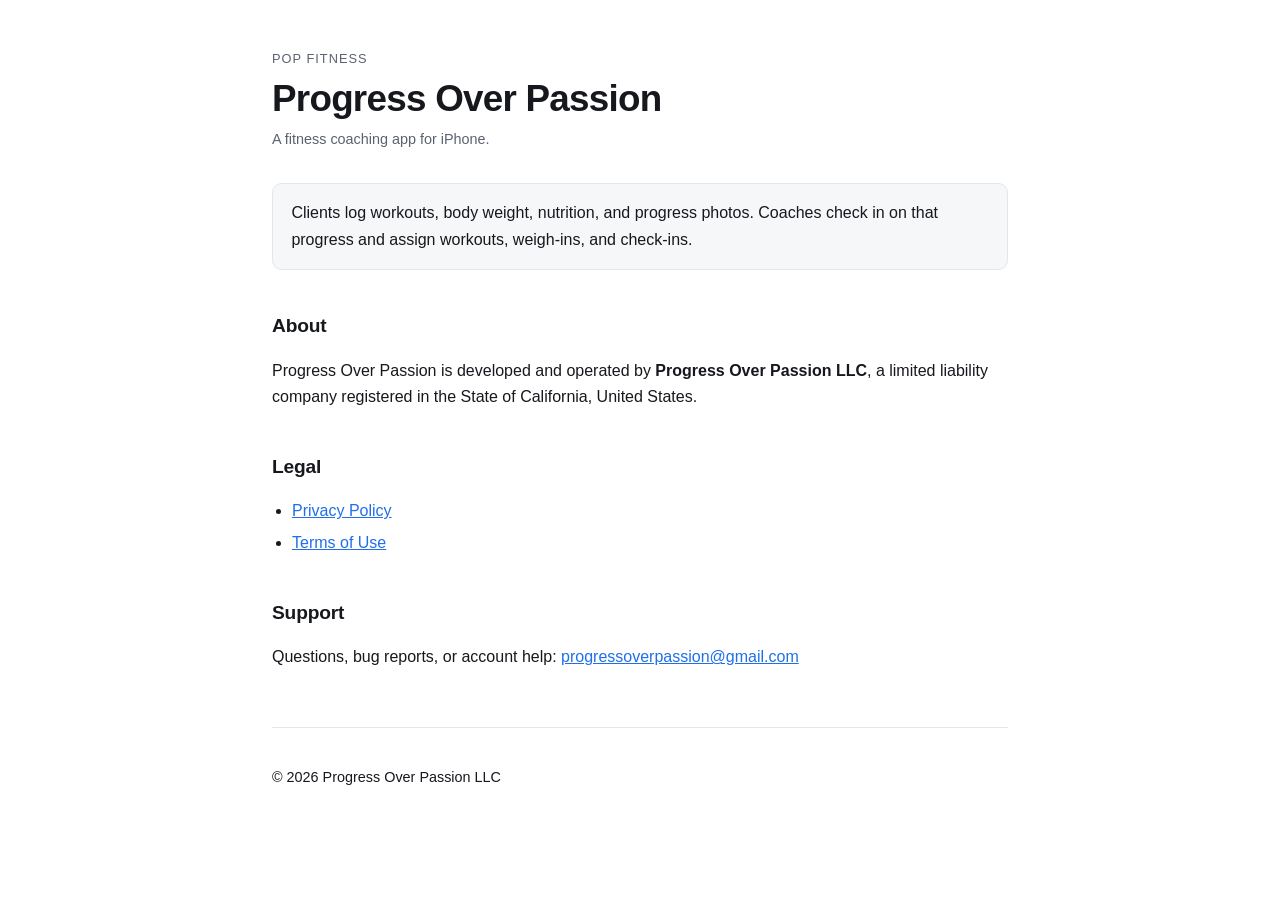
==== index.html @ 462b4510 "Publish company site, privacy policy, and terms of use Static pages behind progressoverpassion.com, " ====
<!doctype html>
<html lang="en">
<head>
<meta charset="utf-8">
<meta name="viewport" content="width=device-width, initial-scale=1">
<title>Progress Over Passion</title>
<link rel="stylesheet" href="style.css">
</head>
<body>
<main>
<p class="brand">PoP Fitness</p>
<h1>Progress Over Passion</h1>
<p class="updated">A fitness coaching app for iPhone.</p>

<div class="lead">
  <p>Clients log workouts, body weight, nutrition, and progress photos. Coaches check in on that progress and assign workouts, weigh-ins, and check-ins.</p>
</div>

<h2>About</h2>
<p>Progress Over Passion is developed and operated by <strong>Progress Over Passion LLC</strong>, a limited liability company registered in the State of California, United States.</p>

<h2>Legal</h2>
<ul>
  <li><a href="privacy.html">Privacy Policy</a></li>
  <li><a href="terms.html">Terms of Use</a></li>
</ul>

<h2>Support</h2>
<p>Questions, bug reports, or account help: <a href="mailto:progressoverpassion@gmail.com">progressoverpassion@gmail.com</a></p>

<footer>
  <p>&copy; 2026 Progress Over Passion LLC</p>
</footer>
</main>
</body>
</html>
---- style.css ----
:root {
  --bg: #ffffff;
  --surface: #f6f7f9;
  --text: #16181d;
  --muted: #5b6270;
  --rule: #e3e6ec;
  --accent: #1f6feb;
  --flag-bg: #fff4e5;
  --flag-border: #f0b429;
  --flag-text: #6b4a05;
}

@media (prefers-color-scheme: dark) {
  :root:not([data-theme="light"]) {
    --bg: #0f1115;
    --surface: #171a21;
    --text: #e7e9ee;
    --muted: #9aa2b1;
    --rule: #262a33;
    --accent: #6aa4ff;
    --flag-bg: #2a2110;
    --flag-border: #8a6a1f;
    --flag-text: #f0d69a;
  }
}

*, *::before, *::after { box-sizing: border-box; }

body {
  margin: 0;
  padding: 3rem 1.25rem 5rem;
  background: var(--bg);
  color: var(--text);
  font: 16px/1.65 -apple-system, BlinkMacSystemFont, "Segoe UI", Helvetica, Arial, sans-serif;
  -webkit-text-size-adjust: 100%;
}

main { max-width: 46rem; margin: 0 auto; }

.brand {
  font-size: 0.8rem;
  letter-spacing: 0.08em;
  text-transform: uppercase;
  color: var(--muted);
  margin: 0 0 0.5rem;
}

h1 { font-size: clamp(1.7rem, 5vw, 2.3rem); line-height: 1.2; margin: 0 0 0.4rem; letter-spacing: -0.02em; }
h2 { font-size: 1.2rem; margin: 2.5rem 0 0.6rem; letter-spacing: -0.01em; }
h3 { font-size: 1rem; margin: 1.6rem 0 0.4rem; }

.updated { color: var(--muted); font-size: 0.9rem; margin: 0 0 2rem; }

p, li { color: var(--text); }
ul { padding-left: 1.25rem; }
li { margin: 0.35rem 0; }

a { color: var(--accent); }

hr { border: 0; border-top: 1px solid var(--rule); margin: 2.5rem 0; }

.lead {
  background: var(--surface);
  border: 1px solid var(--rule);
  border-radius: 0.6rem;
  padding: 1rem 1.15rem;
  margin: 0 0 2rem;
}
.lead p { margin: 0.4rem 0; }
.lead p:first-child { margin-top: 0; }
.lead p:last-child { margin-bottom: 0; }

.flag {
  background: var(--flag-bg);
  border: 1px solid var(--flag-border);
  color: var(--flag-text);
  border-radius: 0.6rem;
  padding: 0.85rem 1.1rem;
  margin: 1.5rem 0;
  font-size: 0.93rem;
}

table { width: 100%; border-collapse: collapse; margin: 1rem 0; font-size: 0.95rem; }
th, td { text-align: left; padding: 0.6rem 0.5rem; border-bottom: 1px solid var(--rule); vertical-align: top; }
th { font-weight: 600; color: var(--muted); font-size: 0.85rem; text-transform: uppercase; letter-spacing: 0.04em; }
.table-wrap { overflow-x: auto; }

footer { margin-top: 3.5rem; padding-top: 1.5rem; border-top: 1px solid var(--rule); color: var(--muted); font-size: 0.9rem; }
footer a { color: var(--muted); }
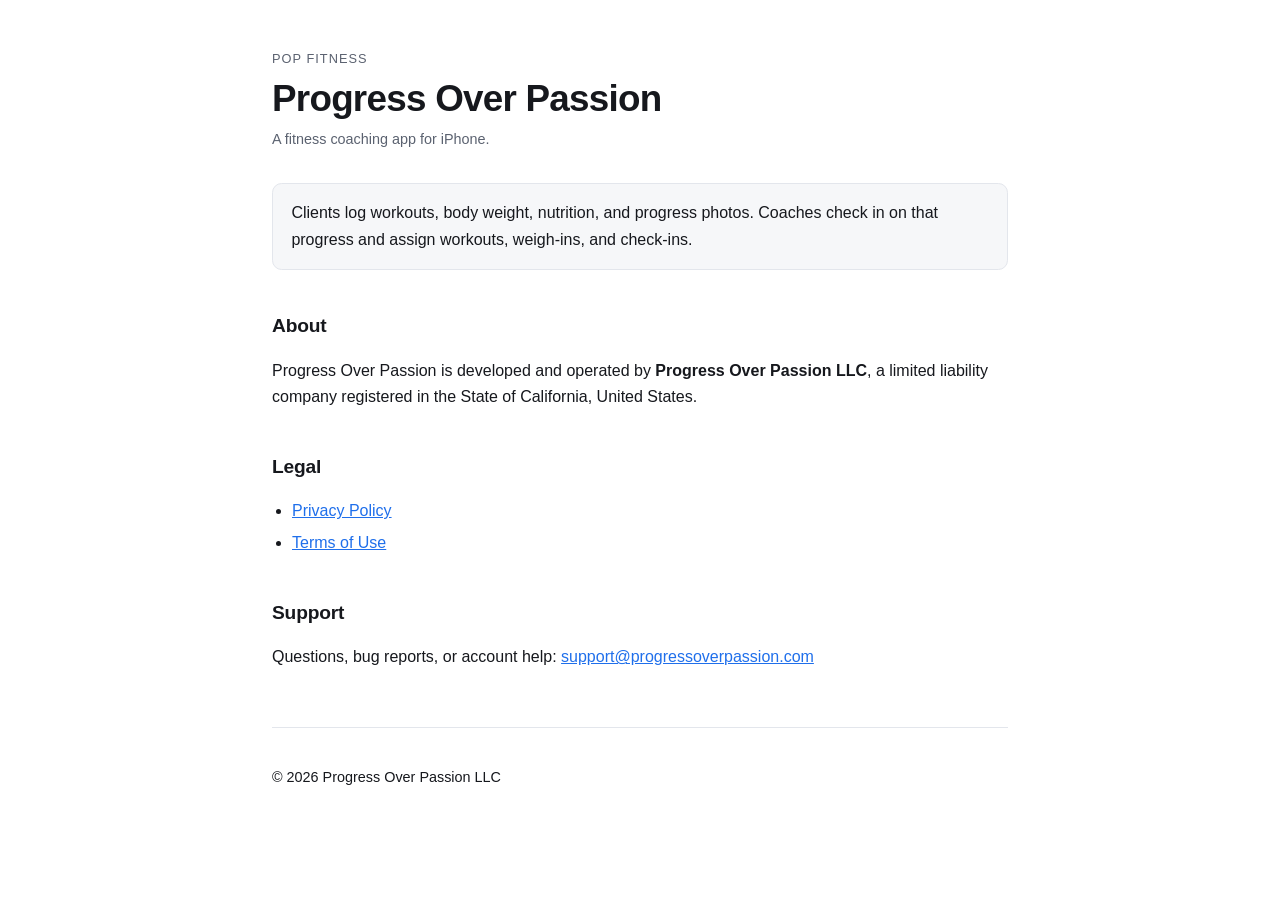
==== commit dbec2b04: "Publish support@progressoverpassion.com as the contact address The pages carried a personal Gmail ad" ====
--- a/index.html
+++ b/index.html
@@ -26,7 +26,7 @@
 </ul>
 
 <h2>Support</h2>
-<p>Questions, bug reports, or account help: <a href="mailto:progressoverpassion@gmail.com">progressoverpassion@gmail.com</a></p>
+<p>Questions, bug reports, or account help: <a href="mailto:support@progressoverpassion.com">support@progressoverpassion.com</a></p>
 
 <footer>
   <p>&copy; 2026 Progress Over Passion LLC</p>
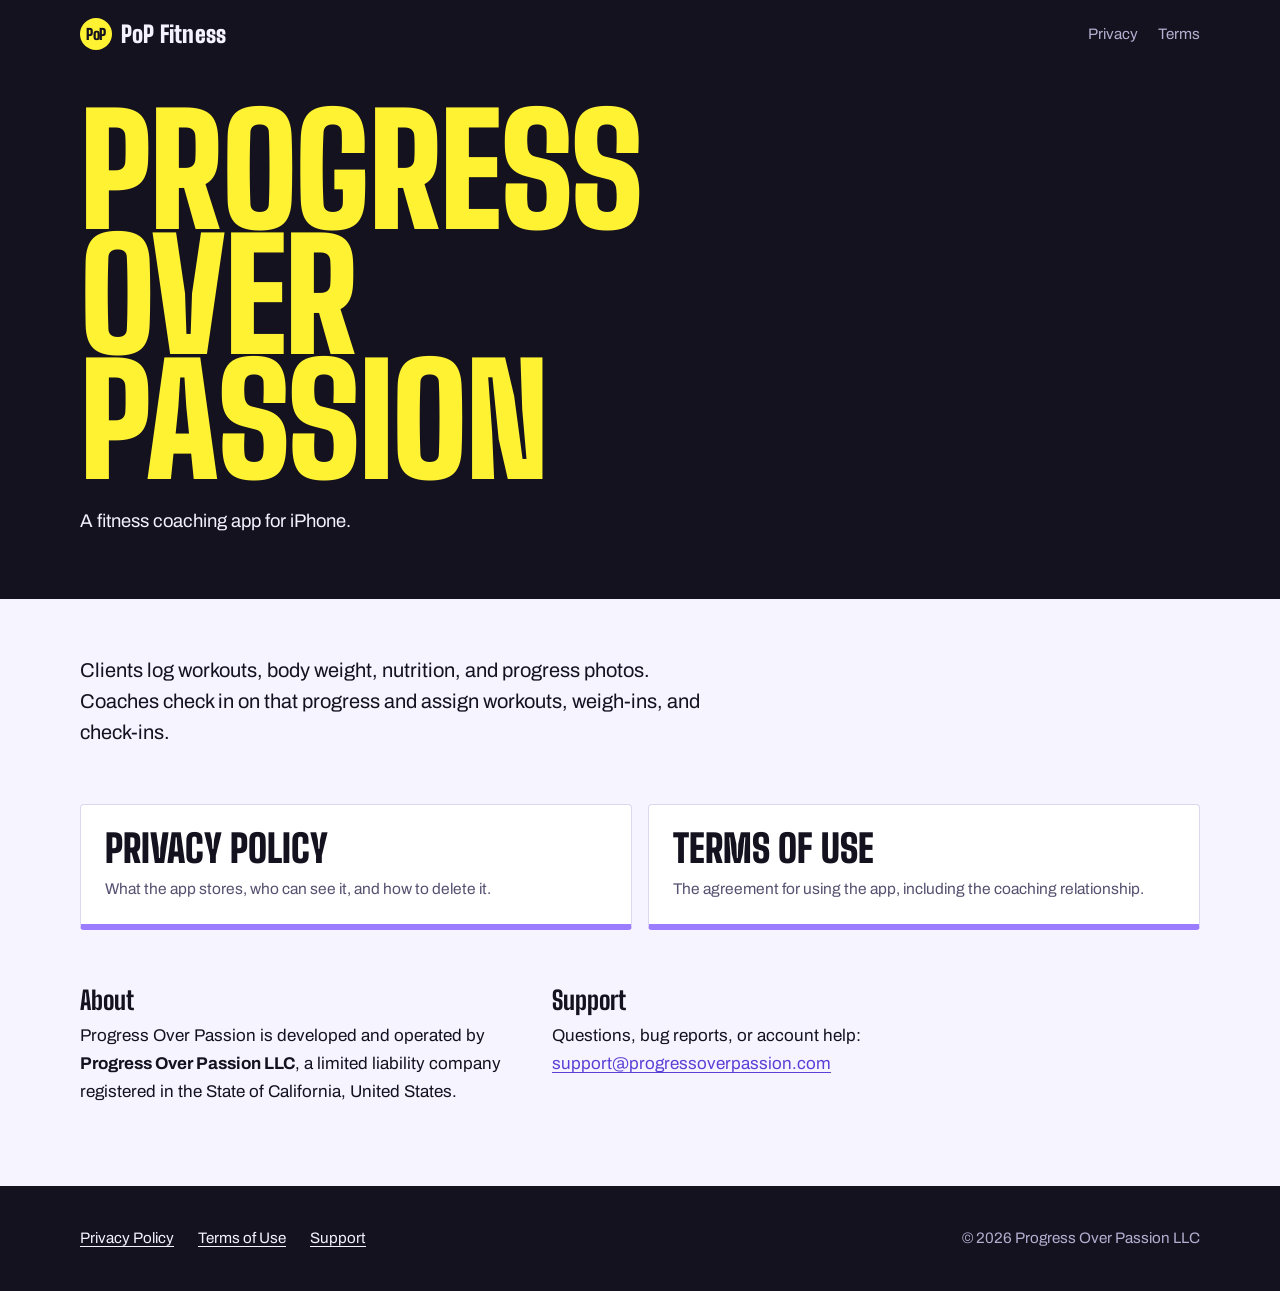
==== commit e7038426: "Redesign the legal pages (progressfitness#46) Co-Authored-By: Claude Opus 5.5 <noreply@anthropic.com" ====
--- a/index.html
+++ b/index.html
@@ -4,33 +4,65 @@
 <meta charset="utf-8">
 <meta name="viewport" content="width=device-width, initial-scale=1">
 <title>Progress Over Passion</title>
+<meta name="description" content="Progress Over Passion is a fitness coaching app for iPhone, from Progress Over Passion LLC.">
+<meta name="theme-color" content="#14121f">
+<link rel="preconnect" href="https://fonts.googleapis.com">
+<link rel="preconnect" href="https://fonts.gstatic.com" crossorigin>
+<link rel="stylesheet" href="https://fonts.googleapis.com/css2?family=Archivo:ital,wght@0,400;0,600;1,400&family=Big+Shoulders+Display:wght@700;800;900&display=swap">
 <link rel="stylesheet" href="style.css">
 </head>
-<body>
-<main>
-<p class="brand">PoP Fitness</p>
-<h1>Progress Over Passion</h1>
-<p class="updated">A fitness coaching app for iPhone.</p>
+<body class="home">
 
-<div class="lead">
-  <p>Clients log workouts, body weight, nutrition, and progress photos. Coaches check in on that progress and assign workouts, weigh-ins, and check-ins.</p>
-</div>
+<header class="masthead">
+  <div class="topbar">
+    <a class="wordmark" href="index.html" aria-current="page"><span class="plate" aria-hidden="true">PoP</span>PoP Fitness</a>
+    <nav aria-label="Legal">
+      <a href="privacy.html">Privacy</a>
+      <a href="terms.html">Terms</a>
+    </nav>
+  </div>
+  <div class="hero">
+    <h1><span>Progress</span><span>over</span><span>passion</span></h1>
+    <p class="summary">A fitness coaching app for iPhone.</p>
+  </div>
+</header>
 
-<h2>About</h2>
-<p>Progress Over Passion is developed and operated by <strong>Progress Over Passion LLC</strong>, a limited liability company registered in the State of California, United States.</p>
+<main class="home-main">
+  <p class="intro">Clients log workouts, body weight, nutrition, and progress photos. Coaches check in on that progress and assign workouts, weigh-ins, and check-ins.</p>
 
-<h2>Legal</h2>
-<ul>
-  <li><a href="privacy.html">Privacy Policy</a></li>
-  <li><a href="terms.html">Terms of Use</a></li>
-</ul>
+  <div class="doors">
+    <a class="door" href="privacy.html">
+      <strong>Privacy Policy</strong>
+      <span>What the app stores, who can see it, and how to delete it.</span>
+    </a>
+    <a class="door" href="terms.html">
+      <strong>Terms of Use</strong>
+      <span>The agreement for using the app, including the coaching relationship.</span>
+    </a>
+  </div>
 
-<h2>Support</h2>
-<p>Questions, bug reports, or account help: <a href="mailto:support@progressoverpassion.com">support@progressoverpassion.com</a></p>
+  <div class="facts">
+    <section>
+      <h2>About</h2>
+      <p>Progress Over Passion is developed and operated by <strong>Progress Over Passion LLC</strong>, a limited liability company registered in the State of California, United States.</p>
+    </section>
+    <section>
+      <h2>Support</h2>
+      <p>Questions, bug reports, or account help: <a href="mailto:support@progressoverpassion.com">support@progressoverpassion.com</a></p>
+    </section>
+  </div>
+</main>
 
-<footer>
-  <p>&copy; 2026 Progress Over Passion LLC</p>
+<footer class="footer">
+  <div class="footer-inner">
+    <nav aria-label="Site">
+      <a href="privacy.html">Privacy Policy</a>
+      <a href="terms.html">Terms of Use</a>
+      <a href="mailto:support@progressoverpassion.com">Support</a>
+    </nav>
+    <p>&copy; 2026 Progress Over Passion LLC</p>
+  </div>
 </footer>
-</main>
+
 </body>
 </html>
--- a/style.css
+++ b/style.css
@@ -1,89 +1,297 @@
+/*
+  Progress Over Passion — legal pages.
+  Colors are the app's Arcade colorway (popfitness/DesignSystem/Palettes.swift):
+  volt does the job pfPrimary does in the app, violet and cyan support it.
+  Volt is never used as text on a light ground; it fills, highlights, or sits on ink.
+*/
+
 :root {
-  --bg: #ffffff;
-  --surface: #f6f7f9;
-  --text: #16181d;
-  --muted: #5b6270;
-  --rule: #e3e6ec;
-  --accent: #1f6feb;
-  --flag-bg: #fff4e5;
-  --flag-border: #f0b429;
-  --flag-text: #6b4a05;
+  --ink: #14121f;
+  --ink-raised: #201d30;
+  --on-ink: #f4f2ff;
+  --on-ink-muted: #b4aed0;
+  --volt: #fff232;
+  --violet: #9b7bff;
+  --cyan: #22d3ee;
+
+  --bg: #f6f4ff;
+  --surface: #ffffff;
+  --text: #14121f;
+  --muted: #565170;
+  --rule: #dcd7f0;
+  --link: #5b3fd6;
+  --num: #5b3fd6;
+  --mark: var(--volt);
+  --on-mark: var(--ink);
+
+  --display: "Big Shoulders Display", "Arial Narrow", Impact, sans-serif;
+  --body: "Archivo", -apple-system, BlinkMacSystemFont, "Segoe UI", Helvetica, Arial, sans-serif;
+  --rail-h: 2.75rem;
+  color-scheme: light;
 }
 
 @media (prefers-color-scheme: dark) {
   :root:not([data-theme="light"]) {
-    --bg: #0f1115;
-    --surface: #171a21;
-    --text: #e7e9ee;
-    --muted: #9aa2b1;
-    --rule: #262a33;
-    --accent: #6aa4ff;
-    --flag-bg: #2a2110;
-    --flag-border: #8a6a1f;
-    --flag-text: #f0d69a;
+    --bg: #1a1727;
+    --surface: #221f33;
+    --text: #f4f2ff;
+    --muted: #b4aed0;
+    --rule: #34304a;
+    --link: #c3b2ff;
+    --num: #9b7bff;
+    color-scheme: dark;
   }
 }
+:root[data-theme="dark"] {
+  --bg: #1a1727;
+  --surface: #221f33;
+  --text: #f4f2ff;
+  --muted: #b4aed0;
+  --rule: #34304a;
+  --link: #c3b2ff;
+  --num: #9b7bff;
+  color-scheme: dark;
+}
 
 *, *::before, *::after { box-sizing: border-box; }
+
+html { scroll-behavior: smooth; -webkit-text-size-adjust: 100%; }
+@media (prefers-reduced-motion: reduce) { html { scroll-behavior: auto; } }
 
 body {
   margin: 0;
-  padding: 3rem 1.25rem 5rem;
   background: var(--bg);
   color: var(--text);
-  font: 16px/1.65 -apple-system, BlinkMacSystemFont, "Segoe UI", Helvetica, Arial, sans-serif;
-  -webkit-text-size-adjust: 100%;
-}
-
-main { max-width: 46rem; margin: 0 auto; }
-
-.brand {
-  font-size: 0.8rem;
-  letter-spacing: 0.08em;
+  font: 400 1.0625rem/1.65 var(--body);
+  min-height: 100vh;
+  display: flex;
+  flex-direction: column;
+}
+.page, .home-main { flex: 1 0 auto; width: 100%; }
+
+a { color: var(--link); text-underline-offset: 0.18em; text-decoration-thickness: 1px; }
+a:hover { text-decoration-thickness: 2px; }
+:focus-visible { outline: 3px solid var(--cyan); outline-offset: 3px; border-radius: 2px; }
+
+.skip {
+  position: absolute; left: 1rem; top: -4rem; z-index: 20;
+  background: var(--volt); color: var(--ink); padding: 0.5rem 0.9rem; font-weight: 600;
+}
+.skip:focus { top: 1rem; }
+
+/* ---------- Masthead ---------- */
+
+.masthead { background: var(--ink); color: var(--on-ink); }
+
+.topbar {
+  max-width: 72rem; margin: 0 auto; padding: 1.1rem 1rem;
+  display: flex; align-items: center; justify-content: space-between; gap: 1rem;
+}
+
+.wordmark {
+  display: inline-flex; align-items: center; gap: 0.55rem;
+  color: var(--on-ink); text-decoration: none;
+  font: 900 1.45rem/1 var(--display); letter-spacing: 0.01em;
+}
+.wordmark .plate {
+  display: grid; place-items: center;
+  width: 2rem; height: 2rem; border-radius: 50%;
+  background: var(--volt); color: var(--ink);
+  font-size: 0.95rem; letter-spacing: -0.02em;
+}
+
+.topbar nav { display: flex; gap: 1.25rem; font-size: 0.95rem; }
+.topbar nav a { color: var(--on-ink-muted); text-decoration: none; padding: 0.25rem 0; }
+.topbar nav a:hover { color: var(--on-ink); }
+.topbar nav a[aria-current="page"] { color: var(--on-ink); box-shadow: inset 0 -2px 0 var(--volt); }
+
+.hero { max-width: 72rem; margin: 0 auto; padding: 2.5rem 1rem 3rem; }
+
+.hero h1 {
+  margin: 0;
+  font: 900 clamp(4.25rem, 17vw, 10.5rem)/0.82 var(--display);
   text-transform: uppercase;
-  color: var(--muted);
-  margin: 0 0 0.5rem;
-}
-
-h1 { font-size: clamp(1.7rem, 5vw, 2.3rem); line-height: 1.2; margin: 0 0 0.4rem; letter-spacing: -0.02em; }
-h2 { font-size: 1.2rem; margin: 2.5rem 0 0.6rem; letter-spacing: -0.01em; }
-h3 { font-size: 1rem; margin: 1.6rem 0 0.4rem; }
-
-.updated { color: var(--muted); font-size: 0.9rem; margin: 0 0 2rem; }
-
-p, li { color: var(--text); }
-ul { padding-left: 1.25rem; }
-li { margin: 0.35rem 0; }
-
-a { color: var(--accent); }
-
-hr { border: 0; border-top: 1px solid var(--rule); margin: 2.5rem 0; }
-
+  letter-spacing: -0.01em;
+  color: var(--volt);
+}
+.hero h1 span { display: block; }
+
+.hero .summary {
+  max-width: 34rem; margin: 1.6rem 0 0;
+  font-size: 1.15rem; line-height: 1.5; color: var(--on-ink);
+}
+.hero .updated { margin: 0.6rem 0 0; font-size: 0.95rem; color: var(--on-ink-muted); }
+
+/* ---------- Progress rail: one tick per section ---------- */
+
+.rail {
+  position: sticky; top: 0; z-index: 10;
+  background: var(--ink);
+  border-top: 1px solid var(--ink-raised);
+}
+.rail-inner {
+  max-width: 72rem; margin: 0 auto; padding: 0 1rem;
+  height: var(--rail-h);
+  display: flex; align-items: center; gap: 1rem;
+}
+.rail ol {
+  flex: 1; display: flex; gap: 3px; align-items: center;
+  height: 100%; margin: 0; padding: 0; list-style: none;
+}
+.rail li { flex: 1; height: 100%; }
+.rail ol a {
+  display: flex; align-items: center; height: 100%;
+}
+.rail ol a::before {
+  content: ""; display: block; width: 100%; height: 0.5rem;
+  border-radius: 1px;
+  background: var(--ink-raised);
+  transition: height 160ms ease, background-color 160ms ease;
+}
+.rail ol a:hover::before { background: var(--violet); }
+.rail ol a.done::before { background: var(--volt); }
+.rail ol a[aria-current]::before { background: var(--volt); height: 1.15rem; }
+
+.rail .count {
+  flex: none; min-width: 4.5rem; text-align: right;
+  font: 700 1.05rem/1 var(--display); letter-spacing: 0.02em;
+  color: var(--on-ink-muted);
+  font-variant-numeric: tabular-nums;
+}
+.rail .count b { color: var(--on-ink); font-weight: 900; }
+
+/* The one orchestrated moment: the ticks load like a rep counter. */
+@media (prefers-reduced-motion: no-preference) {
+  .rail ol a::before { animation: load 420ms cubic-bezier(.2,.8,.2,1) both; animation-delay: calc(var(--i, 0) * 45ms + 150ms); }
+  @keyframes load { from { transform: scaleY(0); background: var(--volt); } 60% { background: var(--volt); } }
+}
+
+/* ---------- Page layout ---------- */
+
+.page {
+  max-width: 72rem; margin: 0 auto; padding: 3rem 1rem 5rem;
+  display: grid; grid-template-columns: minmax(0, 1fr); gap: 3rem;
+}
+@media (min-width: 64rem) {
+  .page { grid-template-columns: 15rem minmax(0, 42rem); gap: 5rem; }
+}
+
+.toc { display: none; }
+@media (min-width: 64rem) {
+  .toc { display: block; position: sticky; top: calc(var(--rail-h) + 2rem); align-self: start; }
+}
+.toc h2 { margin: 0 0 0.75rem; font: 700 1.25rem/1.1 var(--display); color: var(--muted); }
+.toc ol { margin: 0; padding: 0; list-style: none; font-size: 0.9rem; line-height: 1.35; }
+.toc li { margin: 0; }
+.toc a {
+  display: grid; grid-template-columns: 1.6rem 1fr; gap: 0.25rem;
+  padding: 0.4rem 0.5rem; margin-left: -0.5rem;
+  color: var(--muted); text-decoration: none; border-radius: 3px;
+}
+.toc a span:first-child { font: 700 1rem/1.3 var(--display); font-variant-numeric: tabular-nums; }
+.toc a:hover { color: var(--text); }
+.toc a[aria-current] { background: var(--mark); color: var(--on-mark); }
+
+/* ---------- Document ---------- */
+
+.doc { max-width: 42rem; }
+
+.doc section { scroll-margin-top: calc(var(--rail-h) + 1.5rem); }
+.doc section + section { margin-top: 3.25rem; }
+
+.doc h2 {
+  display: flex; align-items: baseline; gap: 0.85rem;
+  margin: 0 0 1rem;
+  font: 800 clamp(1.75rem, 4.5vw, 2.25rem)/1.05 var(--display);
+  letter-spacing: 0.005em;
+}
+.doc h2 .num {
+  flex: none; min-width: 1.6ch;
+  font-weight: 900; font-size: 1.35em; line-height: 0.8;
+  color: var(--num);
+  font-variant-numeric: tabular-nums;
+}
+.doc h2 em { font-style: normal; box-shadow: inset 0 -0.28em 0 var(--mark); color: var(--text); }
+
+.doc h3 { margin: 2rem 0 0.5rem; font: 700 1.4rem/1.2 var(--display); }
+
+.doc p { margin: 0 0 1rem; }
+.doc ul { margin: 0 0 1rem; padding-left: 1.25rem; }
+.doc li { margin: 0.4rem 0; padding-left: 0.25rem; }
+.doc li::marker { color: var(--num); }
+.doc strong { font-weight: 600; }
+
+/* "The short version" — the summary that opens each policy */
 .lead {
+  margin: 0 0 3.25rem; padding: 1.4rem 1.5rem;
   background: var(--surface);
   border: 1px solid var(--rule);
-  border-radius: 0.6rem;
-  padding: 1rem 1.15rem;
-  margin: 0 0 2rem;
-}
-.lead p { margin: 0.4rem 0; }
-.lead p:first-child { margin-top: 0; }
+  border-left: 0.4rem solid var(--cyan);
+  border-radius: 4px;
+}
+.lead h2 { margin: 0 0 0.6rem; font: 800 1.6rem/1.1 var(--display); display: block; }
+.lead p { margin: 0 0 0.7rem; }
 .lead p:last-child { margin-bottom: 0; }
 
+/* The safety notice gets gym-floor hazard tape. */
 .flag {
-  background: var(--flag-bg);
-  border: 1px solid var(--flag-border);
-  color: var(--flag-text);
-  border-radius: 0.6rem;
-  padding: 0.85rem 1.1rem;
-  margin: 1.5rem 0;
-  font-size: 0.93rem;
-}
-
-table { width: 100%; border-collapse: collapse; margin: 1rem 0; font-size: 0.95rem; }
-th, td { text-align: left; padding: 0.6rem 0.5rem; border-bottom: 1px solid var(--rule); vertical-align: top; }
-th { font-weight: 600; color: var(--muted); font-size: 0.85rem; text-transform: uppercase; letter-spacing: 0.04em; }
-.table-wrap { overflow-x: auto; }
-
-footer { margin-top: 3.5rem; padding-top: 1.5rem; border-top: 1px solid var(--rule); color: var(--muted); font-size: 0.9rem; }
-footer a { color: var(--muted); }
+  position: relative;
+  margin: 2rem 0; padding: 2rem 1.5rem 1.5rem;
+  background: var(--ink); color: var(--on-ink);
+  border: 1px solid var(--rule);
+  border-radius: 4px; overflow: hidden;
+  font-size: 1rem;
+}
+.flag::before {
+  content: ""; position: absolute; inset: 0 0 auto 0; height: 0.65rem;
+  background: repeating-linear-gradient(-45deg, var(--volt) 0 0.7rem, var(--ink) 0.7rem 1.4rem);
+}
+.flag h3 { margin: 0 0 0.6rem; font: 900 1.6rem/1.05 var(--display); color: var(--volt); text-transform: uppercase; }
+.flag p { margin: 0 0 0.8rem; }
+.flag p:last-child { margin-bottom: 0; }
+.flag strong { color: var(--volt); font-weight: 600; }
+.flag a { color: var(--volt); }
+
+.table-wrap { overflow-x: auto; margin: 1.25rem 0; }
+table { width: 100%; border-collapse: collapse; font-size: 0.97rem; }
+th, td { text-align: left; padding: 0.75rem 0.75rem 0.75rem 0; border-bottom: 1px solid var(--rule); vertical-align: top; }
+th { font: 700 1.05rem/1.2 var(--display); color: var(--muted); border-bottom: 2px solid var(--text); }
+td:first-child { white-space: nowrap; padding-right: 1.5rem; }
+
+/* ---------- Footer ---------- */
+
+.footer { background: var(--ink); color: var(--on-ink-muted); }
+.footer-inner {
+  max-width: 72rem; margin: 0 auto; padding: 2.5rem 1rem;
+  display: flex; flex-wrap: wrap; align-items: baseline; justify-content: space-between; gap: 1rem 2rem;
+  font-size: 0.95rem;
+}
+.footer .motto { margin: 0; font: 900 1.6rem/1 var(--display); text-transform: uppercase; color: var(--on-ink); }
+.footer nav { display: flex; flex-wrap: wrap; gap: 0.5rem 1.5rem; }
+.footer a { color: var(--on-ink); }
+.footer p { margin: 0; }
+
+/* ---------- Home page ---------- */
+
+.home .hero { padding-bottom: 4rem; }
+.home .hero h1 { font-size: clamp(3.6rem, 14.5vw, 9.5rem); }
+
+.home-main { max-width: 72rem; margin: 0 auto; padding: 3.5rem 1rem 5rem; }
+.home-main .intro { max-width: 40rem; margin: 0 0 3.5rem; font-size: 1.25rem; line-height: 1.55; }
+
+.doors { display: grid; gap: 1rem; margin: 0 0 3.5rem; }
+@media (min-width: 44rem) { .doors { grid-template-columns: 1fr 1fr; } }
+.door {
+  display: block; padding: 1.5rem 1.5rem 1.4rem;
+  background: var(--surface); color: var(--text); text-decoration: none;
+  border: 1px solid var(--rule); border-bottom: 0.4rem solid var(--violet);
+  border-radius: 4px;
+}
+.door:hover { border-bottom-color: var(--volt); }
+.door strong { display: block; font: 900 2.4rem/1 var(--display); text-transform: uppercase; }
+.door span { display: block; margin-top: 0.5rem; color: var(--muted); font-size: 0.97rem; }
+
+.facts { display: grid; gap: 2rem; max-width: 56rem; }
+@media (min-width: 44rem) { .facts { grid-template-columns: 1fr 1fr; gap: 3rem; } }
+.facts h2 { margin: 0 0 0.5rem; font: 800 1.6rem/1.1 var(--display); }
+.facts p { margin: 0; }
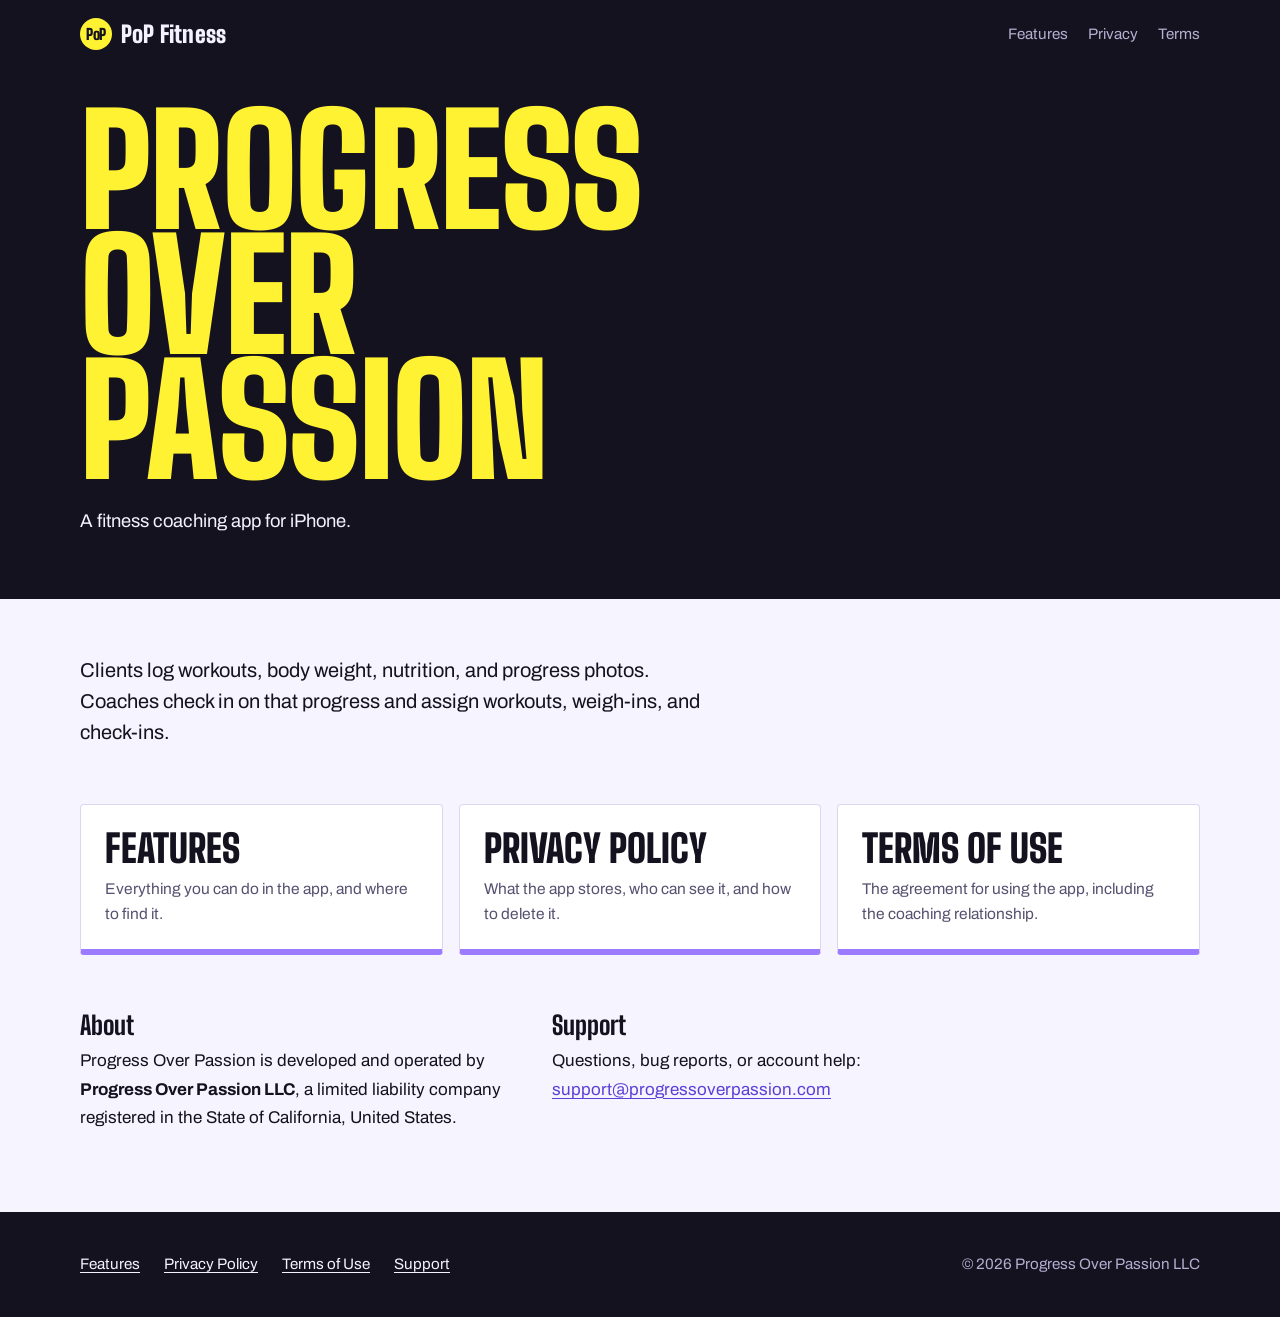
==== commit 2c7bae27: "Publish the features page, with links to it from every page" ====
--- a/index.html
+++ b/index.html
@@ -16,7 +16,8 @@
 <header class="masthead">
   <div class="topbar">
     <a class="wordmark" href="index.html" aria-current="page"><span class="plate" aria-hidden="true">PoP</span>PoP Fitness</a>
-    <nav aria-label="Legal">
+    <nav aria-label="Site">
+      <a href="features.html">Features</a>
       <a href="privacy.html">Privacy</a>
       <a href="terms.html">Terms</a>
     </nav>
@@ -31,6 +32,10 @@
   <p class="intro">Clients log workouts, body weight, nutrition, and progress photos. Coaches check in on that progress and assign workouts, weigh-ins, and check-ins.</p>
 
   <div class="doors">
+    <a class="door" href="features.html">
+      <strong>Features</strong>
+      <span>Everything you can do in the app, and where to find it.</span>
+    </a>
     <a class="door" href="privacy.html">
       <strong>Privacy Policy</strong>
       <span>What the app stores, who can see it, and how to delete it.</span>
@@ -56,6 +61,7 @@
 <footer class="footer">
   <div class="footer-inner">
     <nav aria-label="Site">
+      <a href="features.html">Features</a>
       <a href="privacy.html">Privacy Policy</a>
       <a href="terms.html">Terms of Use</a>
       <a href="mailto:support@progressoverpassion.com">Support</a>
--- a/style.css
+++ b/style.css
@@ -281,6 +281,7 @@
 
 .doors { display: grid; gap: 1rem; margin: 0 0 3.5rem; }
 @media (min-width: 44rem) { .doors { grid-template-columns: 1fr 1fr; } }
+@media (min-width: 64rem) { .doors { grid-template-columns: repeat(3, 1fr); } }
 .door {
   display: block; padding: 1.5rem 1.5rem 1.4rem;
   background: var(--surface); color: var(--text); text-decoration: none;
@@ -295,3 +296,98 @@
 @media (min-width: 44rem) { .facts { grid-template-columns: 1fr 1fr; gap: 3rem; } }
 .facts h2 { margin: 0 0 0.5rem; font: 800 1.6rem/1.1 var(--display); }
 .facts p { margin: 0; }
+
+/* ---------- Features page ---------- */
+
+.features .hero h1 { font-size: clamp(3.6rem, 14.5vw, 9.5rem); }
+
+/* Section jump links, sticky under the masthead like the policy rail. */
+.jump {
+  position: sticky; top: 0; z-index: 10;
+  background: var(--ink); border-top: 1px solid var(--ink-raised);
+}
+.jump-inner {
+  max-width: 72rem; margin: 0 auto; padding: 0.6rem 1rem;
+  display: flex; gap: 0.5rem; overflow-x: auto; scrollbar-width: none;
+}
+.jump-inner::-webkit-scrollbar { display: none; }
+.jump a {
+  flex: none; padding: 0.35rem 0.85rem; border-radius: 999px;
+  border: 1px solid var(--ink-raised); background: var(--ink-raised);
+  color: var(--on-ink); text-decoration: none; font-size: 0.92rem; white-space: nowrap;
+}
+.jump a:hover { border-color: var(--volt); }
+
+.features-main { flex: 1 0 auto; width: 100%; max-width: 72rem; margin: 0 auto; padding: 3rem 1rem 5rem; }
+
+.feature-group { scroll-margin-top: 4rem; }
+.feature-group + .feature-group { margin-top: 4.5rem; }
+
+.group-head { max-width: 40rem; margin: 0 0 1.75rem; }
+.group-head h2 {
+  margin: 0; font: 900 clamp(2.25rem, 7vw, 3.5rem)/0.95 var(--display); text-transform: uppercase;
+}
+.group-head h2::after {
+  content: ""; display: block; width: 3rem; height: 0.4rem; margin-top: 0.6rem; background: var(--volt);
+}
+.group-head p { margin: 0.9rem 0 0; color: var(--muted); font-size: 1.1rem; }
+
+.feature-grid { display: grid; gap: 1.25rem; grid-template-columns: minmax(0, 1fr); }
+@media (min-width: 40rem) { .feature-grid { grid-template-columns: repeat(2, minmax(0, 1fr)); } }
+@media (min-width: 64rem) { .feature-grid { grid-template-columns: repeat(3, minmax(0, 1fr)); } }
+
+.feature {
+  display: flex; flex-direction: column;
+  background: var(--surface); border: 1px solid var(--rule); border-radius: 6px; overflow: hidden;
+}
+/* The screenshot sits on ink, so dark app screens read the same on a light page. */
+.feature img {
+  display: block; width: 100%; height: auto; aspect-ratio: 600 / 1304;
+  max-height: 34rem; object-fit: cover; object-position: top;
+  background: var(--ink);
+  border-bottom: 1px solid var(--rule);
+}
+.feature-text { padding: 1.1rem 1.25rem 1.3rem; display: flex; flex-direction: column; gap: 0.5rem; flex: 1; }
+.feature h3 { margin: 0; font: 800 1.6rem/1.05 var(--display); }
+.feature p { margin: 0; font-size: 0.98rem; line-height: 1.55; }
+.feature .where {
+  margin-top: auto; padding-top: 0.6rem; border-top: 1px solid var(--rule);
+  color: var(--muted); font-size: 0.9rem;
+}
+.feature .where span {
+  display: block; margin-bottom: 0.15rem;
+  font: 700 0.95rem/1.2 var(--display); text-transform: uppercase; letter-spacing: 0.04em; color: var(--num);
+}
+
+/* Three nav links and the wordmark share one line on a phone. */
+.wordmark { white-space: nowrap; }
+@media (max-width: 26rem) {
+  .topbar nav { gap: 0.8rem; font-size: 0.9rem; }
+  .wordmark { font-size: 1.25rem; }
+}
+
+/* ---------- Add-a-friend page (add-friend.html) ---------- */
+
+.add-friend .home-main { padding-top: 2.5rem; }
+.friend-code {
+  max-width: 34rem; margin: 0 0 3.5rem; padding: 1.75rem 1.5rem;
+  background: var(--surface);
+  border: 1px solid var(--rule); border-bottom: 0.4rem solid var(--violet);
+  border-radius: 4px;
+}
+.friend-code[hidden] { display: none; }
+.friend-code-label { margin: 0; font: 700 1.05rem/1.2 var(--display); text-transform: uppercase; letter-spacing: 0.04em; color: var(--muted); }
+.friend-code-value {
+  margin: 0.4rem 0 1.4rem;
+  font: 900 clamp(2.75rem, 13vw, 4.5rem)/1 var(--display);
+  letter-spacing: 0.06em; font-variant-numeric: tabular-nums;
+  overflow-wrap: anywhere;
+}
+.open-app {
+  display: block; text-align: center;
+  padding: 1rem 1.25rem; border-radius: 999px;
+  background: var(--volt); color: var(--ink);
+  font: 900 1.5rem/1 var(--display); text-transform: uppercase; text-decoration: none;
+}
+.open-app:hover { background: var(--cyan); }
+.friend-code-help { margin: 1rem 0 0; color: var(--muted); }
